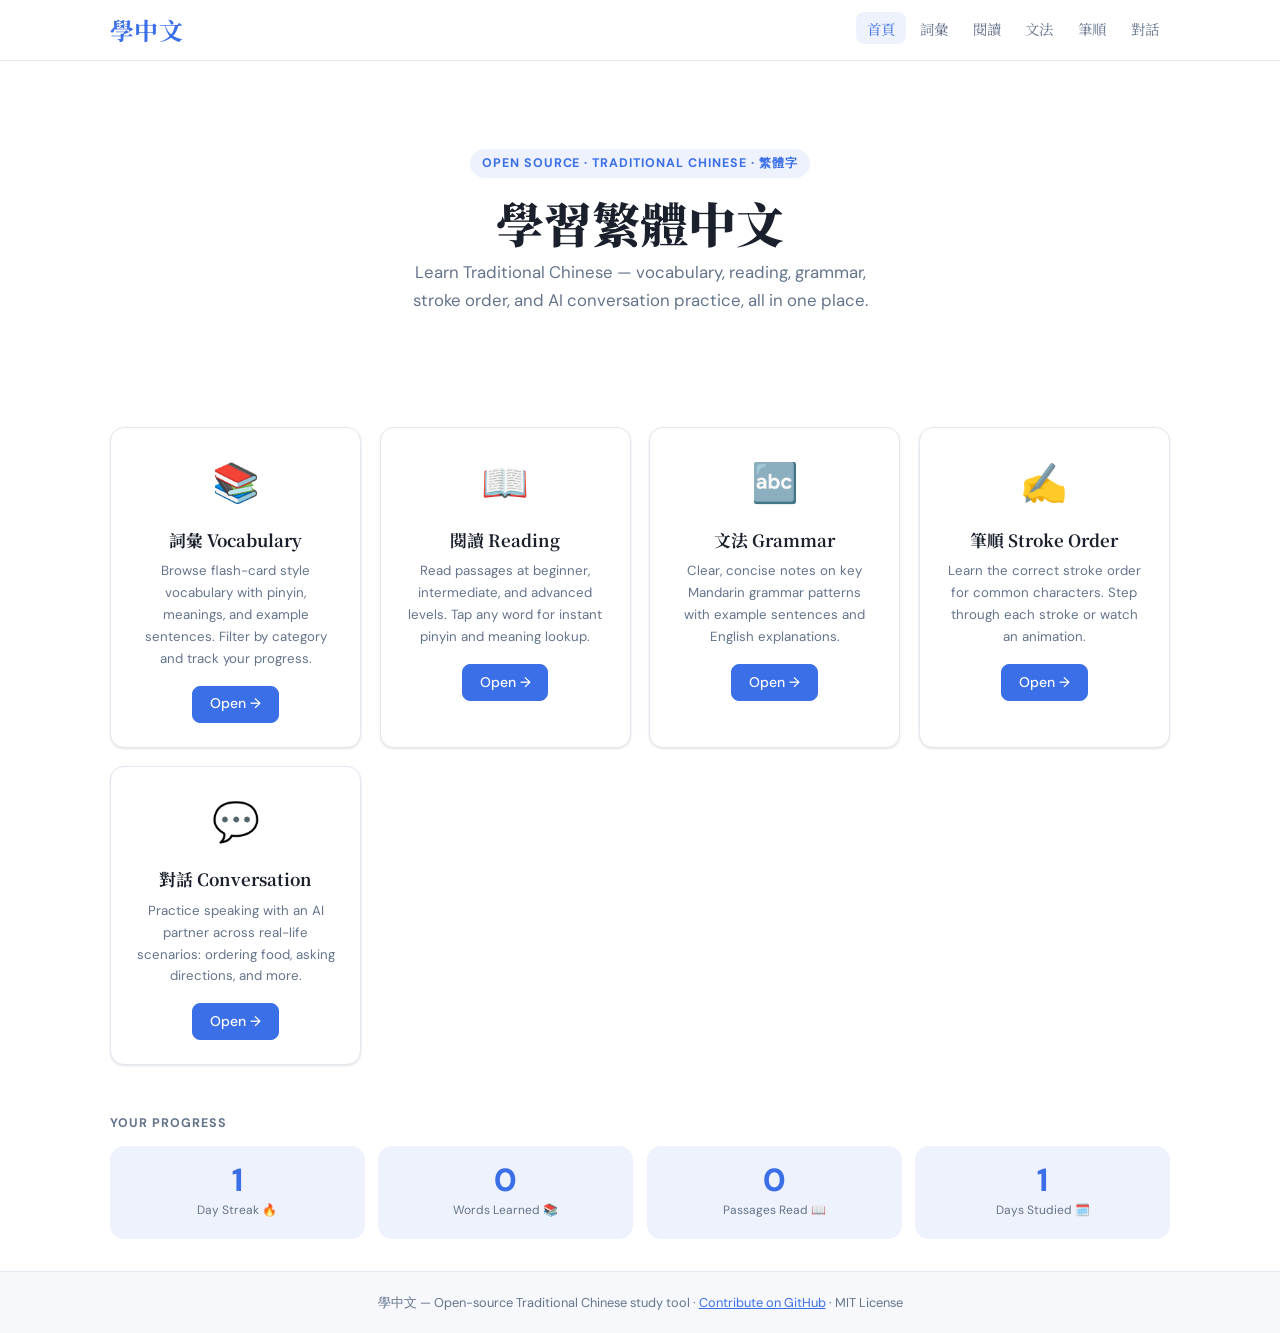
==== index.html @ 40b7ef4d "move files to root" ====
<!DOCTYPE html>
<html lang="zh-Hant">
<head>
  <meta charset="UTF-8" />
  <meta name="viewport" content="width=device-width, initial-scale=1.0" />
  <title>學中文 — Learn Traditional Chinese</title>
  <link rel="preconnect" href="https://fonts.googleapis.com" />
  <link rel="preconnect" href="https://fonts.gstatic.com" crossorigin />
  <link href="https://fonts.googleapis.com/css2?family=DM+Sans:wght@400;500;600;700&family=Noto+Serif+TC:wght@400;600;700;900&display=swap" rel="stylesheet" />
  <link rel="stylesheet" href="css/style.css" />
</head>
<body>

<!-- ── Nav ──────────────────────────────────────────────────── -->
<nav>
  <div class="nav-inner">
    <a class="nav-logo" href="index.html">學中文</a>
    <button class="nav-toggle" id="navToggle" aria-label="Toggle menu">
      <span></span><span></span><span></span>
    </button>
    <ul class="nav-links" id="navLinks">
      <li><a href="index.html">首頁</a></li>
      <li><a href="vocabulary.html">詞彙</a></li>
      <li><a href="reading.html">閱讀</a></li>
      <li><a href="grammar.html">文法</a></li>
      <li><a href="strokes.html">筆順</a></li>
      <li><a href="conversation.html">對話</a></li>
    </ul>
  </div>
</nav>

<!-- ── Main ─────────────────────────────────────────────────── -->
<main>
  <!-- Hero -->
  <section class="hero">
    <div class="hero-tag">Open Source · Traditional Chinese · 繁體字</div>
    <h1 class="hero-title">學習繁體中文</h1>
    <p class="hero-subtitle">Learn Traditional Chinese — vocabulary, reading, grammar, stroke order, and AI conversation practice, all in one place.</p>
  </section>

  <!-- Feature Cards -->
  <div class="card-grid">
    <div class="feature-card">
      <div class="feature-card-icon">📚</div>
      <div class="feature-card-title">詞彙 Vocabulary</div>
      <div class="feature-card-desc">Browse flash-card style vocabulary with pinyin, meanings, and example sentences. Filter by category and track your progress.</div>
      <a class="btn btn-primary" href="vocabulary.html">Open →</a>
    </div>

    <div class="feature-card">
      <div class="feature-card-icon">📖</div>
      <div class="feature-card-title">閱讀 Reading</div>
      <div class="feature-card-desc">Read passages at beginner, intermediate, and advanced levels. Tap any word for instant pinyin and meaning lookup.</div>
      <a class="btn btn-primary" href="reading.html">Open →</a>
    </div>

    <div class="feature-card">
      <div class="feature-card-icon">🔤</div>
      <div class="feature-card-title">文法 Grammar</div>
      <div class="feature-card-desc">Clear, concise notes on key Mandarin grammar patterns with example sentences and English explanations.</div>
      <a class="btn btn-primary" href="grammar.html">Open →</a>
    </div>

    <div class="feature-card">
      <div class="feature-card-icon">✍️</div>
      <div class="feature-card-title">筆順 Stroke Order</div>
      <div class="feature-card-desc">Learn the correct stroke order for common characters. Step through each stroke or watch an animation.</div>
      <a class="btn btn-primary" href="strokes.html">Open →</a>
    </div>

    <div class="feature-card">
      <div class="feature-card-icon">💬</div>
      <div class="feature-card-title">對話 Conversation</div>
      <div class="feature-card-desc">Practice speaking with an AI partner across real-life scenarios: ordering food, asking directions, and more.</div>
      <a class="btn btn-primary" href="conversation.html">Open →</a>
    </div>
  </div>

  <!-- Progress Stats -->
  <section class="stats-section">
    <div class="stats-title">Your Progress</div>
    <div class="stats-grid">
      <div class="stat-card">
        <div class="stat-value" id="stat-streak">0</div>
        <div class="stat-label">Day Streak 🔥</div>
      </div>
      <div class="stat-card">
        <div class="stat-value" id="stat-vocab">0</div>
        <div class="stat-label">Words Learned 📚</div>
      </div>
      <div class="stat-card">
        <div class="stat-value" id="stat-passages">0</div>
        <div class="stat-label">Passages Read 📖</div>
      </div>
      <div class="stat-card">
        <div class="stat-value" id="stat-days">0</div>
        <div class="stat-label">Days Studied 🗓️</div>
      </div>
    </div>
  </section>
</main>

<!-- ── Footer ────────────────────────────────────────────────── -->
<footer>
  <p>學中文 — Open-source Traditional Chinese study tool · <a href="https://github.com/anthropics/claude-code" style="color:var(--primary)">Contribute on GitHub</a> · MIT License</p>
</footer>

<script src="data/vocabulary.js"></script>
<script src="data/reading.js"></script>
<script src="data/grammar.js"></script>
<script src="data/strokes.js"></script>
<script src="js/main.js"></script>
</body>
</html>
---- css/style.css ----
/* ═══════════════════════════════════════════════════════════
   Traditional Chinese Study — Global Stylesheet
   ═══════════════════════════════════════════════════════════ */

/* ── Variables ─────────────────────────────────────────────── */
:root {
  --bg:            #ffffff;
  --surface:       #f7f8fc;
  --border:        #e2e8f0;
  --text:          #1a202c;
  --muted:         #64748b;
  --primary:       #3B6FE8;
  --primary-hover: #2d5bcc;
  --primary-light: #eef2fd;
  --success:       #22c55e;
  --success-light: #f0fdf4;
  --warning:       #f59e0b;
  --warning-light: #fffbeb;
  --danger:        #ef4444;

  --font-chinese: 'Noto Serif TC', serif;
  --font-ui:      'DM Sans', sans-serif;

  --radius:    8px;
  --radius-lg: 14px;
  --shadow:      0 1px 3px rgba(0,0,0,.08), 0 1px 2px rgba(0,0,0,.04);
  --shadow-up:   0 4px 16px rgba(0,0,0,.12), 0 2px 4px rgba(0,0,0,.06);
  --transition:  .18s ease;
}

/* ── Reset ──────────────────────────────────────────────────── */
*, *::before, *::after { box-sizing: border-box; margin: 0; padding: 0; }
html  { font-size: 16px; scroll-behavior: smooth; }
img   { max-width: 100%; display: block; }
a     { color: inherit; }

body {
  font-family: var(--font-ui);
  background: var(--bg);
  color: var(--text);
  line-height: 1.65;
  min-height: 100vh;
  display: flex;
  flex-direction: column;
}

/* ── Typography helpers ─────────────────────────────────────── */
.chinese { font-family: var(--font-chinese); }
.pinyin  { color: var(--primary); }

/* ══════════════════════════════════════════════════════════════
   NAVIGATION
══════════════════════════════════════════════════════════════ */
nav {
  background: var(--bg);
  border-bottom: 1px solid var(--border);
  position: sticky;
  top: 0;
  z-index: 200;
}

.nav-inner {
  max-width: 1100px;
  margin: 0 auto;
  padding: 0 1.25rem;
  height: 60px;
  display: flex;
  align-items: center;
  justify-content: space-between;
  gap: 1rem;
}

.nav-logo {
  font-family: var(--font-chinese);
  font-size: 1.5rem;
  font-weight: 700;
  color: var(--primary);
  text-decoration: none;
  letter-spacing: .02em;
  flex-shrink: 0;
}

.nav-links {
  display: flex;
  align-items: center;
  gap: .15rem;
  list-style: none;
}

.nav-links a {
  font-family: var(--font-chinese);
  font-size: .9rem;
  color: var(--muted);
  text-decoration: none;
  padding: .35rem .7rem;
  border-radius: var(--radius);
  transition: color var(--transition), background var(--transition);
  white-space: nowrap;
}

.nav-links a:hover,
.nav-links a.active {
  color: var(--primary);
  background: var(--primary-light);
}

/* hamburger */
.nav-toggle {
  display: none;
  flex-direction: column;
  gap: 5px;
  background: none;
  border: none;
  cursor: pointer;
  padding: 4px;
}
.nav-toggle span {
  display: block;
  width: 22px;
  height: 2px;
  background: var(--text);
  border-radius: 2px;
  transition: var(--transition);
}

/* ══════════════════════════════════════════════════════════════
   LAYOUT
══════════════════════════════════════════════════════════════ */
main {
  flex: 1;
  max-width: 1100px;
  margin: 0 auto;
  width: 100%;
  padding: 2rem 1.25rem;
}

footer {
  background: var(--surface);
  border-top: 1px solid var(--border);
  text-align: center;
  padding: 1.25rem;
  font-size: .8rem;
  color: var(--muted);
}

/* ══════════════════════════════════════════════════════════════
   BUTTONS
══════════════════════════════════════════════════════════════ */
.btn {
  display: inline-flex;
  align-items: center;
  gap: .4rem;
  padding: .48rem 1.05rem;
  font-family: var(--font-ui);
  font-size: .875rem;
  font-weight: 500;
  border-radius: var(--radius);
  border: 1px solid transparent;
  cursor: pointer;
  transition: background var(--transition), color var(--transition),
              border-color var(--transition), transform var(--transition);
  text-decoration: none;
  white-space: nowrap;
  line-height: 1.4;
}
.btn:active { transform: scale(.97); }

.btn-primary {
  background: var(--primary);
  color: #fff;
  border-color: var(--primary);
}
.btn-primary:hover { background: var(--primary-hover); border-color: var(--primary-hover); }

.btn-outline {
  background: transparent;
  color: var(--primary);
  border-color: var(--primary);
}
.btn-outline:hover { background: var(--primary-light); }

.btn-ghost {
  background: transparent;
  color: var(--muted);
  border-color: var(--border);
}
.btn-ghost:hover { background: var(--surface); color: var(--text); }

.btn-success {
  background: var(--success);
  color: #fff;
  border-color: var(--success);
}

.btn-sm { padding: .28rem .7rem; font-size: .78rem; }

/* ══════════════════════════════════════════════════════════════
   BADGES
══════════════════════════════════════════════════════════════ */
.badge {
  display: inline-block;
  padding: .18rem .6rem;
  border-radius: 999px;
  font-size: .7rem;
  font-weight: 700;
  letter-spacing: .04em;
}
.badge-category {
  background: var(--primary-light);
  color: var(--primary);
  text-transform: uppercase;
}
.badge-difficulty {
  font-family: var(--font-chinese);
  font-size: .78rem;
  letter-spacing: .02em;
}
.badge-beginner     { background: #dcfce7; color: #15803d; }
.badge-intermediate { background: #fef9c3; color: #a16207; }
.badge-advanced     { background: #fee2e2; color: #b91c1c; }

/* ══════════════════════════════════════════════════════════════
   CHIPS (filter / scenario / quick-reply)
══════════════════════════════════════════════════════════════ */
.chip {
  padding: .3rem .82rem;
  font-size: .82rem;
  border-radius: 999px;
  border: 1px solid var(--border);
  background: var(--bg);
  color: var(--muted);
  cursor: pointer;
  transition: all var(--transition);
  white-space: nowrap;
  font-family: var(--font-chinese);
}
.chip:hover  { border-color: var(--primary); color: var(--primary); }
.chip.active { background: var(--primary); color: #fff; border-color: var(--primary); }

/* ══════════════════════════════════════════════════════════════
   PAGE HEADER
══════════════════════════════════════════════════════════════ */
.page-header { margin-bottom: 1.75rem; }

.page-title {
  font-family: var(--font-chinese);
  font-size: 1.75rem;
  font-weight: 700;
}
.page-subtitle {
  color: var(--muted);
  font-size: .9rem;
  margin-top: .25rem;
}

/* ══════════════════════════════════════════════════════════════
   CONTROLS (search + filters)
══════════════════════════════════════════════════════════════ */
.controls {
  display: flex;
  flex-wrap: wrap;
  gap: .75rem;
  margin-bottom: 1.5rem;
  align-items: center;
}

.search-input {
  flex: 1;
  min-width: 200px;
  padding: .5rem .95rem;
  font-family: var(--font-ui);
  font-size: .9rem;
  border: 1px solid var(--border);
  border-radius: var(--radius);
  outline: none;
  transition: border-color var(--transition);
  background: var(--bg);
  color: var(--text);
}
.search-input:focus { border-color: var(--primary); }

.filter-chips {
  display: flex;
  flex-wrap: wrap;
  gap: .45rem;
}

/* ══════════════════════════════════════════════════════════════
   HERO (index.html)
══════════════════════════════════════════════════════════════ */
.hero {
  text-align: center;
  padding: 3.5rem 1rem 3rem;
}
.hero-tag {
  display: inline-block;
  background: var(--primary-light);
  color: var(--primary);
  font-size: .78rem;
  font-weight: 700;
  letter-spacing: .08em;
  text-transform: uppercase;
  padding: .25rem .75rem;
  border-radius: 999px;
  margin-bottom: 1rem;
}
.hero-title {
  font-family: var(--font-chinese);
  font-size: clamp(1.9rem, 5vw, 3rem);
  font-weight: 900;
  line-height: 1.2;
  margin-bottom: .5rem;
}
.hero-subtitle {
  font-size: 1.05rem;
  color: var(--muted);
  max-width: 480px;
  margin: 0 auto 2rem;
}

/* feature cards */
.card-grid {
  display: grid;
  grid-template-columns: repeat(auto-fit, minmax(220px, 1fr));
  gap: 1.15rem;
  margin-top: 2rem;
}
.feature-card {
  background: var(--bg);
  border: 1px solid var(--border);
  border-radius: var(--radius-lg);
  padding: 1.5rem;
  box-shadow: var(--shadow);
  transition: box-shadow var(--transition), transform var(--transition);
  text-align: center;
}
.feature-card:hover { box-shadow: var(--shadow-up); transform: translateY(-3px); }
.feature-card-icon  { font-size: 2.4rem; margin-bottom: .75rem; }
.feature-card-title {
  font-family: var(--font-chinese);
  font-size: 1.05rem;
  font-weight: 700;
  margin-bottom: .35rem;
}
.feature-card-desc {
  font-size: .83rem;
  color: var(--muted);
  margin-bottom: 1rem;
}

/* stats */
.stats-section { margin-top: 3rem; }
.stats-title {
  font-size: .78rem;
  font-weight: 700;
  text-transform: uppercase;
  letter-spacing: .08em;
  color: var(--muted);
  margin-bottom: .75rem;
}
.stats-grid {
  display: grid;
  grid-template-columns: repeat(auto-fit, minmax(130px, 1fr));
  gap: .85rem;
}
.stat-card {
  background: var(--primary-light);
  border-radius: var(--radius-lg);
  padding: 1.15rem;
  text-align: center;
}
.stat-value {
  font-size: 2rem;
  font-weight: 800;
  color: var(--primary);
  line-height: 1;
}
.stat-label {
  font-size: .75rem;
  color: var(--muted);
  margin-top: .3rem;
}

/* ══════════════════════════════════════════════════════════════
   VOCABULARY
══════════════════════════════════════════════════════════════ */
.vocab-grid {
  display: grid;
  grid-template-columns: repeat(auto-fill, minmax(280px, 1fr));
  gap: 1rem;
}

.vocab-card {
  background: var(--bg);
  border: 1px solid var(--border);
  border-radius: var(--radius-lg);
  padding: 1.25rem;
  box-shadow: var(--shadow);
  transition: box-shadow var(--transition);
  display: flex;
  flex-direction: column;
}
.vocab-card:hover { box-shadow: var(--shadow-up); }
.vocab-card.learned {
  border-color: var(--success);
  background: var(--success-light);
}

.vocab-char    { font-family: var(--font-chinese); font-size: 2.6rem; line-height: 1; margin-bottom: .2rem; }
.vocab-pinyin  { color: var(--primary); font-size: 1rem; margin-bottom: .15rem; }
.vocab-meaning { font-weight: 600; font-size: .95rem; margin-bottom: .6rem; }

.vocab-example {
  font-size: .8rem;
  color: var(--muted);
  border-top: 1px solid var(--border);
  padding-top: .6rem;
  margin-top: auto;
}
.vocab-example .ex-chinese { font-family: var(--font-chinese); display: block; margin-bottom: .1rem; color: var(--text); }
.vocab-example .ex-pinyin  { display: block; color: var(--primary); font-size: .76rem; }
.vocab-example .ex-english { display: block; font-style: italic; font-size: .76rem; }

.vocab-footer {
  display: flex;
  align-items: center;
  justify-content: space-between;
  margin-top: .75rem;
  gap: .5rem;
}

/* ══════════════════════════════════════════════════════════════
   READING
══════════════════════════════════════════════════════════════ */
.reading-list { display: flex; flex-direction: column; gap: .85rem; }

.reading-card {
  background: var(--bg);
  border: 1px solid var(--border);
  border-radius: var(--radius-lg);
  padding: 1.35rem 1.5rem;
  box-shadow: var(--shadow);
  cursor: pointer;
  transition: box-shadow var(--transition), border-color var(--transition);
  display: flex;
  align-items: center;
  gap: 1rem;
  justify-content: space-between;
}
.reading-card:hover { box-shadow: var(--shadow-up); border-color: var(--primary); }
.reading-card.completed { border-left: 3px solid var(--success); }

.reading-card-info { flex: 1; min-width: 0; }
.reading-card-title {
  font-family: var(--font-chinese);
  font-size: 1.2rem;
  font-weight: 700;
  display: flex;
  align-items: center;
  gap: .6rem;
  flex-wrap: wrap;
}
.reading-card-preview {
  font-family: var(--font-chinese);
  font-size: .85rem;
  color: var(--muted);
  margin-top: .3rem;
  white-space: nowrap;
  overflow: hidden;
  text-overflow: ellipsis;
  max-width: 480px;
}

/* passage view */
.passage-view { display: none; }
.passage-view.active { display: block; }

.passage-header {
  display: flex;
  align-items: center;
  flex-wrap: wrap;
  gap: .75rem;
  margin-bottom: 1.25rem;
}
.passage-title { font-family: var(--font-chinese); font-size: 1.5rem; font-weight: 700; }

.passage-controls {
  display: flex;
  gap: .5rem;
  flex-wrap: wrap;
  margin-bottom: 1.25rem;
}

.passage-text {
  font-family: var(--font-chinese);
  font-size: 1.25rem;
  line-height: 3.2;
  background: var(--surface);
  border-radius: var(--radius-lg);
  padding: 1.75rem;
  border: 1px solid var(--border);
}

/* ruby */
ruby.ann {
  cursor: pointer;
  border-radius: 3px;
  transition: background var(--transition);
  ruby-position: over;
}
ruby.ann:hover { background: var(--primary-light); }
ruby.ann rt {
  font-family: var(--font-ui);
  font-size: .55em;
  color: var(--primary);
  letter-spacing: .01em;
}

/* character popup */
.char-popup {
  position: fixed;
  background: #1e293b;
  color: #f1f5f9;
  border-radius: var(--radius);
  padding: .55rem .9rem;
  font-size: .85rem;
  pointer-events: none;
  z-index: 1000;
  opacity: 0;
  transform: translateY(4px);
  transition: opacity .15s, transform .15s;
  white-space: nowrap;
  box-shadow: 0 4px 12px rgba(0,0,0,.25);
}
.char-popup.visible { opacity: 1; transform: translateY(0); }
.char-popup .popup-char    { font-family: var(--font-chinese); font-size: 1.1rem; display: block; }
.char-popup .popup-pinyin  { color: #93c5fd; display: block; font-size: .78rem; }
.char-popup .popup-meaning { color: #94a3b8; font-size: .75rem; font-style: italic; }

/* ══════════════════════════════════════════════════════════════
   GRAMMAR
══════════════════════════════════════════════════════════════ */
.grammar-list { display: flex; flex-direction: column; gap: .6rem; }

.grammar-item {
  border: 1px solid var(--border);
  border-radius: var(--radius-lg);
  overflow: hidden;
}

.grammar-header {
  display: flex;
  align-items: center;
  justify-content: space-between;
  padding: 1rem 1.3rem;
  cursor: pointer;
  background: var(--bg);
  transition: background var(--transition);
  gap: 1rem;
  user-select: none;
}
.grammar-header:hover { background: var(--surface); }

.grammar-header-left { display: flex; align-items: center; gap: .75rem; }
.grammar-index {
  width: 26px; height: 26px;
  border-radius: 50%;
  background: var(--primary-light);
  color: var(--primary);
  font-size: .75rem;
  font-weight: 700;
  display: flex; align-items: center; justify-content: center;
  flex-shrink: 0;
}
.grammar-header-title { font-size: .95rem; font-weight: 600; }

.grammar-chevron {
  transition: transform var(--transition);
  flex-shrink: 0;
  color: var(--muted);
  font-size: .85rem;
}
.grammar-item.open .grammar-chevron { transform: rotate(180deg); }

.grammar-body {
  display: none;
  padding: 0 1.3rem 1.3rem;
  background: var(--surface);
}
.grammar-item.open .grammar-body { display: block; }

.grammar-pattern {
  font-family: var(--font-chinese);
  background: var(--primary-light);
  color: var(--primary);
  border-radius: var(--radius);
  padding: .4rem 1rem;
  display: inline-block;
  margin: .9rem 0 .75rem;
  font-size: .9rem;
  font-weight: 500;
}
.grammar-explanation {
  color: var(--muted);
  font-size: .88rem;
  margin-bottom: 1rem;
  line-height: 1.7;
}
.grammar-examples { display: flex; flex-direction: column; gap: .5rem; }
.grammar-example {
  background: var(--bg);
  border-left: 3px solid var(--primary);
  border-radius: 0 var(--radius) var(--radius) 0;
  padding: .6rem 1rem;
}
.grammar-example .ex-chinese { font-family: var(--font-chinese); font-size: 1rem; display: block; margin-bottom: .1rem; }
.grammar-example .ex-pinyin  { color: var(--primary); font-size: .8rem; display: block; }
.grammar-example .ex-english { color: var(--muted); font-size: .8rem; font-style: italic; display: block; }

/* ══════════════════════════════════════════════════════════════
   STROKES
══════════════════════════════════════════════════════════════ */
.strokes-grid {
  display: grid;
  grid-template-columns: repeat(auto-fill, minmax(250px, 1fr));
  gap: 1.15rem;
}

.stroke-card {
  background: var(--bg);
  border: 1px solid var(--border);
  border-radius: var(--radius-lg);
  padding: 1.5rem;
  box-shadow: var(--shadow);
  text-align: center;
  transition: box-shadow var(--transition);
}
.stroke-card:hover { box-shadow: var(--shadow-up); }

.stroke-char-row {
  display: flex;
  align-items: baseline;
  justify-content: center;
  gap: .5rem;
  margin-bottom: .5rem;
}
.stroke-char    { font-family: var(--font-chinese); font-size: 3.2rem; line-height: 1; }
.stroke-pinyin  { color: var(--primary); font-size: 1.05rem; }
.stroke-meaning { color: var(--muted); font-size: .82rem; margin-bottom: 1rem; }

.stroke-meta {
  display: flex;
  align-items: center;
  justify-content: center;
  gap: .75rem;
  font-size: .78rem;
  color: var(--muted);
  margin-bottom: 1rem;
}
.stroke-meta-item {
  display: flex;
  align-items: center;
  gap: .2rem;
}

.stroke-svg-wrap {
  width: 160px;
  height: 160px;
  margin: 0 auto .85rem;
  border: 1px solid var(--border);
  border-radius: var(--radius);
  background: var(--surface);
  overflow: hidden;
  position: relative;
}
.stroke-svg-wrap svg {
  width: 100%;
  height: 100%;
}

/* guide lines */
.stroke-guide-h, .stroke-guide-v {
  stroke: #e2e8f0;
  stroke-width: 1;
  stroke-dasharray: 4 4;
}

/* animated paths */
.stroke-path {
  fill: none;
  stroke: #1a202c;
  stroke-width: 7;
  stroke-linecap: round;
  stroke-linejoin: round;
}
.stroke-path.pending  { opacity: .12; }
.stroke-path.drawing  { stroke: var(--primary); }
.stroke-path.done     { stroke: #1a202c; }

.stroke-steps { text-align: left; margin-bottom: .85rem; }
.stroke-step {
  display: flex;
  align-items: flex-start;
  gap: .5rem;
  font-size: .78rem;
  color: var(--muted);
  padding: .2rem 0;
}
.stroke-step.active { color: var(--primary); font-weight: 600; }
.stroke-step-num {
  width: 18px; height: 18px;
  border-radius: 50%;
  background: var(--border);
  color: var(--muted);
  display: flex; align-items: center; justify-content: center;
  font-size: .7rem;
  font-weight: 700;
  flex-shrink: 0;
  margin-top: 1px;
  transition: background var(--transition), color var(--transition);
}
.stroke-step.active .stroke-step-num { background: var(--primary); color: #fff; }

.stroke-controls {
  display: flex;
  gap: .4rem;
  justify-content: center;
}

/* ══════════════════════════════════════════════════════════════
   CONVERSATION
══════════════════════════════════════════════════════════════ */
.conv-layout {
  max-width: 760px;
  margin: 0 auto;
  display: flex;
  flex-direction: column;
  gap: 1rem;
}

.scenario-row {
  display: flex;
  flex-direction: column;
  gap: .45rem;
}
.scenario-label {
  font-size: .72rem;
  font-weight: 700;
  text-transform: uppercase;
  letter-spacing: .08em;
  color: var(--muted);
}
.scenario-chips { display: flex; flex-wrap: wrap; gap: .4rem; }

/* toggles */
.toggle-row {
  display: flex;
  gap: .4rem;
  flex-wrap: wrap;
}
.toggle-btn {
  padding: .28rem .82rem;
  font-size: .78rem;
  border-radius: 999px;
  border: 1px solid var(--border);
  background: var(--bg);
  color: var(--muted);
  cursor: pointer;
  transition: all var(--transition);
  font-family: var(--font-ui);
}
.toggle-btn.on { background: var(--primary); color: #fff; border-color: var(--primary); }

/* chat window */
.chat-window {
  height: 440px;
  overflow-y: auto;
  background: var(--surface);
  border: 1px solid var(--border);
  border-radius: var(--radius-lg);
  padding: 1rem;
  display: flex;
  flex-direction: column;
  gap: .85rem;
  scroll-behavior: smooth;
}

.msg {
  display: flex;
  gap: .55rem;
  max-width: 88%;
}
.msg.user {
  flex-direction: row-reverse;
  align-self: flex-end;
}
.msg-avatar {
  width: 30px; height: 30px;
  border-radius: 50%;
  background: var(--primary-light);
  color: var(--primary);
  display: flex; align-items: center; justify-content: center;
  font-size: .95rem;
  flex-shrink: 0;
}
.msg.user .msg-avatar { background: var(--primary); color: #fff; }

.msg-bubble {
  background: var(--bg);
  border: 1px solid var(--border);
  border-radius: 12px;
  padding: .65rem .9rem;
  font-size: .9rem;
}
.msg.user .msg-bubble {
  background: var(--primary);
  color: #fff;
  border-color: var(--primary);
}

.msg-chinese     { font-family: var(--font-chinese); font-size: 1.05rem; display: block; margin-bottom: .1rem; }
.msg-pinyin      { color: var(--primary); font-size: .78rem; display: block; margin-bottom: .08rem; }
.msg-translation { color: var(--muted); font-style: italic; font-size: .78rem; display: block; }
.msg.user .msg-pinyin      { color: #93c5fd; }
.msg.user .msg-translation { color: rgba(255,255,255,.72); }

/* correction */
.correction-box {
  background: var(--warning-light);
  border: 1px solid #fcd34d;
  border-radius: var(--radius);
  padding: .45rem .75rem;
  margin-top: .5rem;
  font-size: .78rem;
  color: #78350f;
}
.correction-label {
  font-size: .68rem;
  font-weight: 700;
  text-transform: uppercase;
  letter-spacing: .05em;
  color: #92400e;
  margin-bottom: .2rem;
}

/* vocab highlight */
.vocab-highlight {
  background: var(--primary-light);
  border: 1px solid #bfdbfe;
  border-radius: var(--radius);
  padding: .35rem .75rem;
  margin-top: .45rem;
  font-size: .78rem;
  color: var(--primary);
}
.vocab-highlight .vh-word { font-family: var(--font-chinese); font-weight: 700; }

/* quick replies */
.quick-replies {
  display: flex;
  flex-wrap: wrap;
  gap: .4rem;
}
.quick-reply-chip {
  font-family: var(--font-chinese);
  padding: .28rem .75rem;
  font-size: .82rem;
  border-radius: 999px;
  border: 1px solid var(--primary);
  color: var(--primary);
  background: var(--bg);
  cursor: pointer;
  transition: all var(--transition);
}
.quick-reply-chip:hover { background: var(--primary); color: #fff; }

/* input area */
.chat-input-area {
  display: flex;
  gap: .5rem;
  align-items: flex-end;
}
.chat-input {
  flex: 1;
  padding: .6rem .95rem;
  font-family: var(--font-chinese);
  font-size: .95rem;
  border: 1px solid var(--border);
  border-radius: var(--radius);
  outline: none;
  transition: border-color var(--transition);
  resize: none;
  min-height: 44px;
  max-height: 120px;
}
.chat-input:focus { border-color: var(--primary); }

/* typing indicator */
.typing-indicator { display: flex; gap: 4px; align-items: center; padding: .4rem .5rem; }
.typing-dot {
  width: 7px; height: 7px;
  border-radius: 50%;
  background: var(--muted);
  animation: typingBounce 1.1s infinite;
}
.typing-dot:nth-child(2) { animation-delay: .18s; }
.typing-dot:nth-child(3) { animation-delay: .36s; }

@keyframes typingBounce {
  0%, 80%, 100% { transform: translateY(0); }
  40%           { transform: translateY(-6px); }
}

/* API key notice */
.api-notice {
  background: #fffbeb;
  border: 1px solid #fcd34d;
  border-radius: var(--radius);
  padding: .75rem 1rem;
  font-size: .85rem;
  color: #78350f;
  margin-bottom: .5rem;
}
.api-notice a { color: var(--primary); text-decoration: underline; }

/* toggle visibility helpers (applied to body) */
body.hide-pinyin     .msg-pinyin,
body.hide-pinyin     ruby.ann rt,
body.hide-pinyin     .vocab-pinyin { display: none; }

body.hide-translation .msg-translation { display: none; }
body.hide-corrections .correction-box  { display: none; }

/* ══════════════════════════════════════════════════════════════
   SHARED UTILITIES
══════════════════════════════════════════════════════════════ */
.empty-state {
  text-align: center;
  padding: 3rem 1rem;
  color: var(--muted);
}
.empty-state-icon { font-size: 3rem; margin-bottom: .75rem; }
.empty-state-text { font-size: .9rem; }

.loading-state {
  text-align: center;
  padding: 2.5rem 1rem;
  color: var(--muted);
  font-size: .9rem;
}

.section-label {
  font-size: .72rem;
  font-weight: 700;
  text-transform: uppercase;
  letter-spacing: .08em;
  color: var(--muted);
  margin-bottom: .6rem;
}

/* toast */
.toast {
  position: fixed;
  bottom: 1.5rem;
  right: 1.5rem;
  background: #1e293b;
  color: #f1f5f9;
  padding: .65rem 1.15rem;
  border-radius: var(--radius);
  font-size: .875rem;
  z-index: 9999;
  opacity: 0;
  transform: translateY(8px);
  transition: opacity .22s, transform .22s;
  pointer-events: none;
  max-width: 280px;
}
.toast.show { opacity: 1; transform: translateY(0); }

/* divider */
.divider { border: none; border-top: 1px solid var(--border); margin: 1.5rem 0; }

/* ══════════════════════════════════════════════════════════════
   RESPONSIVE
══════════════════════════════════════════════════════════════ */
@media (max-width: 640px) {
  nav .nav-links {
    display: none;
    position: absolute;
    top: 60px;
    left: 0; right: 0;
    background: var(--bg);
    border-bottom: 1px solid var(--border);
    flex-direction: column;
    padding: .75rem 1rem;
    gap: .2rem;
    z-index: 199;
    box-shadow: 0 4px 12px rgba(0,0,0,.08);
  }
  nav .nav-links.open { display: flex; }
  .nav-toggle { display: flex; }

  main { padding: 1.25rem 1rem; }
  .hero { padding: 2rem .5rem; }
  .card-grid { grid-template-columns: 1fr; }
  .vocab-grid { grid-template-columns: 1fr; }
  .strokes-grid { grid-template-columns: repeat(auto-fill, minmax(200px, 1fr)); }
  .passage-text { font-size: 1.1rem; line-height: 2.8; }
  .chat-window  { height: 360px; }
}
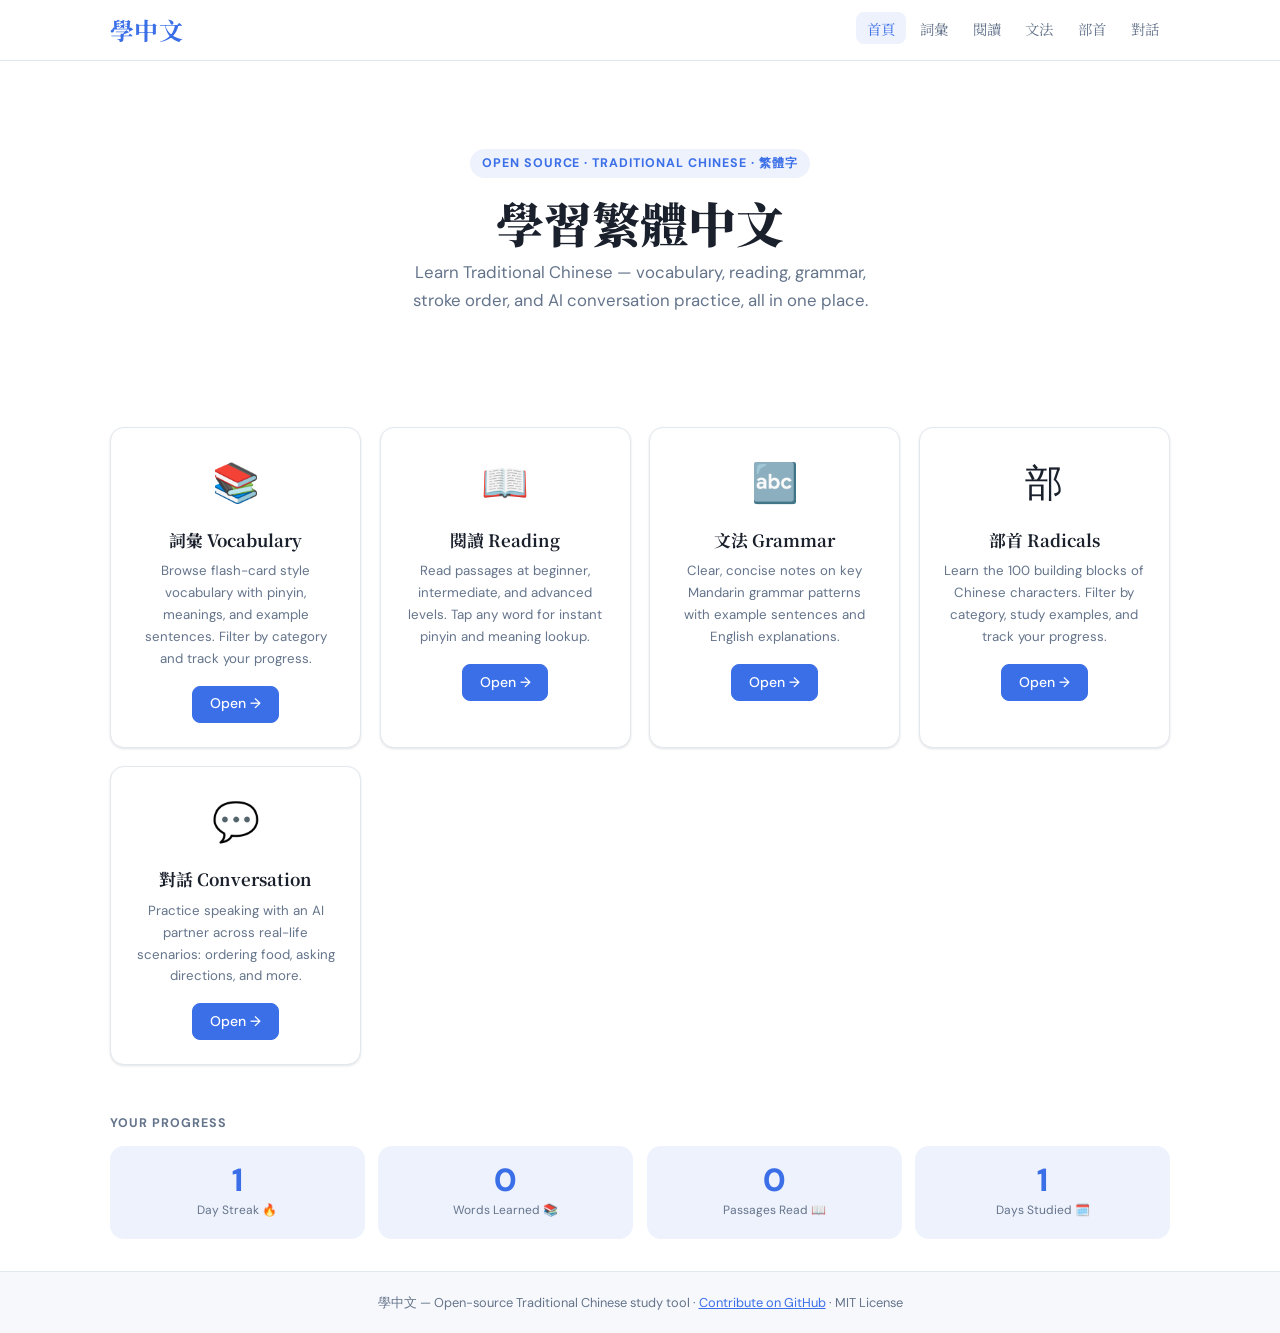
==== commit 33b8f2d7: "Replace strokes page with 部首 Radical Learning - strokes.html completely replaced: 75 most common rad" ====
--- a/index.html
+++ b/index.html
@@ -8,6 +8,15 @@
   <link rel="preconnect" href="https://fonts.gstatic.com" crossorigin />
   <link href="https://fonts.googleapis.com/css2?family=DM+Sans:wght@400;500;600;700&family=Noto+Serif+TC:wght@400;600;700;900&display=swap" rel="stylesheet" />
   <link rel="stylesheet" href="css/style.css" />
+  <!-- Google tag (gtag.js) -->
+<script async src="https://www.googletagmanager.com/gtag/js?id=G-PGREQC103Z"></script>
+<script>
+  window.dataLayer = window.dataLayer || [];
+  function gtag(){dataLayer.push(arguments);}
+  gtag('js', new Date());
+
+  gtag('config', 'G-PGREQC103Z');
+</script>
 </head>
 <body>
 
@@ -23,7 +32,7 @@
       <li><a href="vocabulary.html">詞彙</a></li>
       <li><a href="reading.html">閱讀</a></li>
       <li><a href="grammar.html">文法</a></li>
-      <li><a href="strokes.html">筆順</a></li>
+      <li><a href="strokes.html">部首</a></li>
       <li><a href="conversation.html">對話</a></li>
     </ul>
   </div>
@@ -62,9 +71,9 @@
     </div>
 
     <div class="feature-card">
-      <div class="feature-card-icon">✍️</div>
-      <div class="feature-card-title">筆順 Stroke Order</div>
-      <div class="feature-card-desc">Learn the correct stroke order for common characters. Step through each stroke or watch an animation.</div>
+      <div class="feature-card-icon">部</div>
+      <div class="feature-card-title">部首 Radicals</div>
+      <div class="feature-card-desc">Learn the 100 building blocks of Chinese characters. Filter by category, study examples, and track your progress.</div>
       <a class="btn btn-primary" href="strokes.html">Open →</a>
     </div>
 
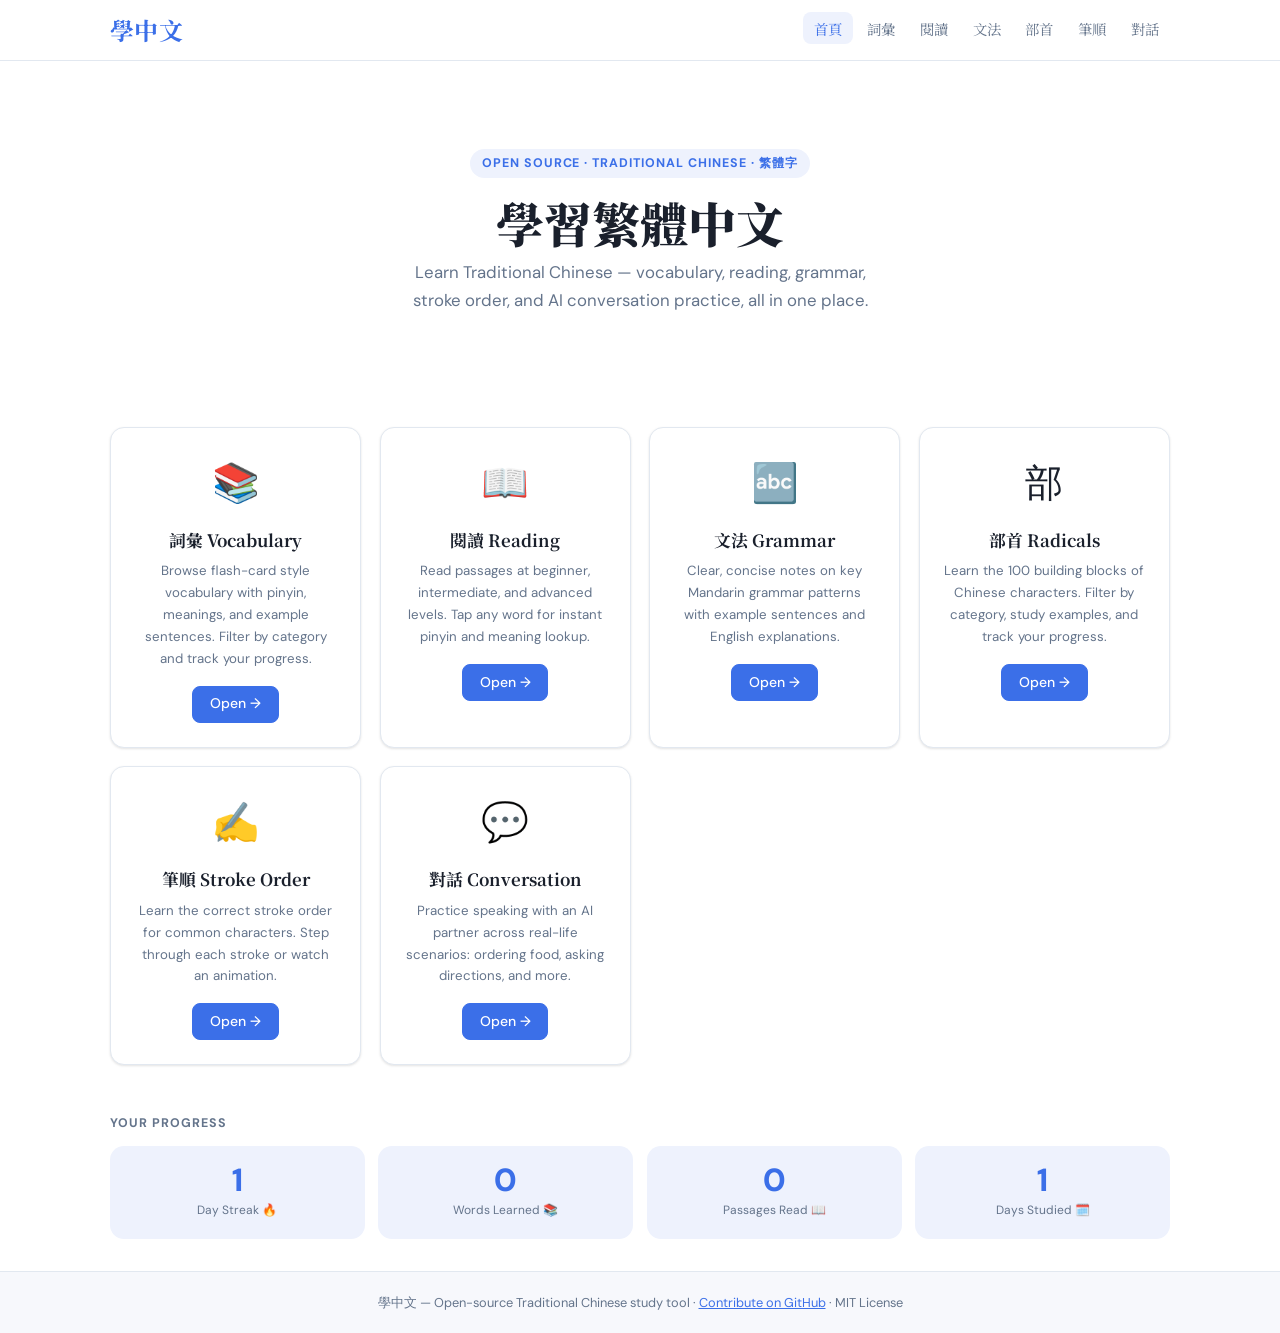
==== commit 6d6435f1: "Add stroke order page back as stroke-order.html Restored original 筆順 Stroke Order page under a new f" ====
--- a/index.html
+++ b/index.html
@@ -33,6 +33,7 @@
       <li><a href="reading.html">閱讀</a></li>
       <li><a href="grammar.html">文法</a></li>
       <li><a href="strokes.html">部首</a></li>
+      <li><a href="stroke-order.html">筆順</a></li>
       <li><a href="conversation.html">對話</a></li>
     </ul>
   </div>
@@ -75,6 +76,13 @@
       <div class="feature-card-title">部首 Radicals</div>
       <div class="feature-card-desc">Learn the 100 building blocks of Chinese characters. Filter by category, study examples, and track your progress.</div>
       <a class="btn btn-primary" href="strokes.html">Open →</a>
+    </div>
+
+    <div class="feature-card">
+      <div class="feature-card-icon">✍️</div>
+      <div class="feature-card-title">筆順 Stroke Order</div>
+      <div class="feature-card-desc">Learn the correct stroke order for common characters. Step through each stroke or watch an animation.</div>
+      <a class="btn btn-primary" href="stroke-order.html">Open →</a>
     </div>
 
     <div class="feature-card">
